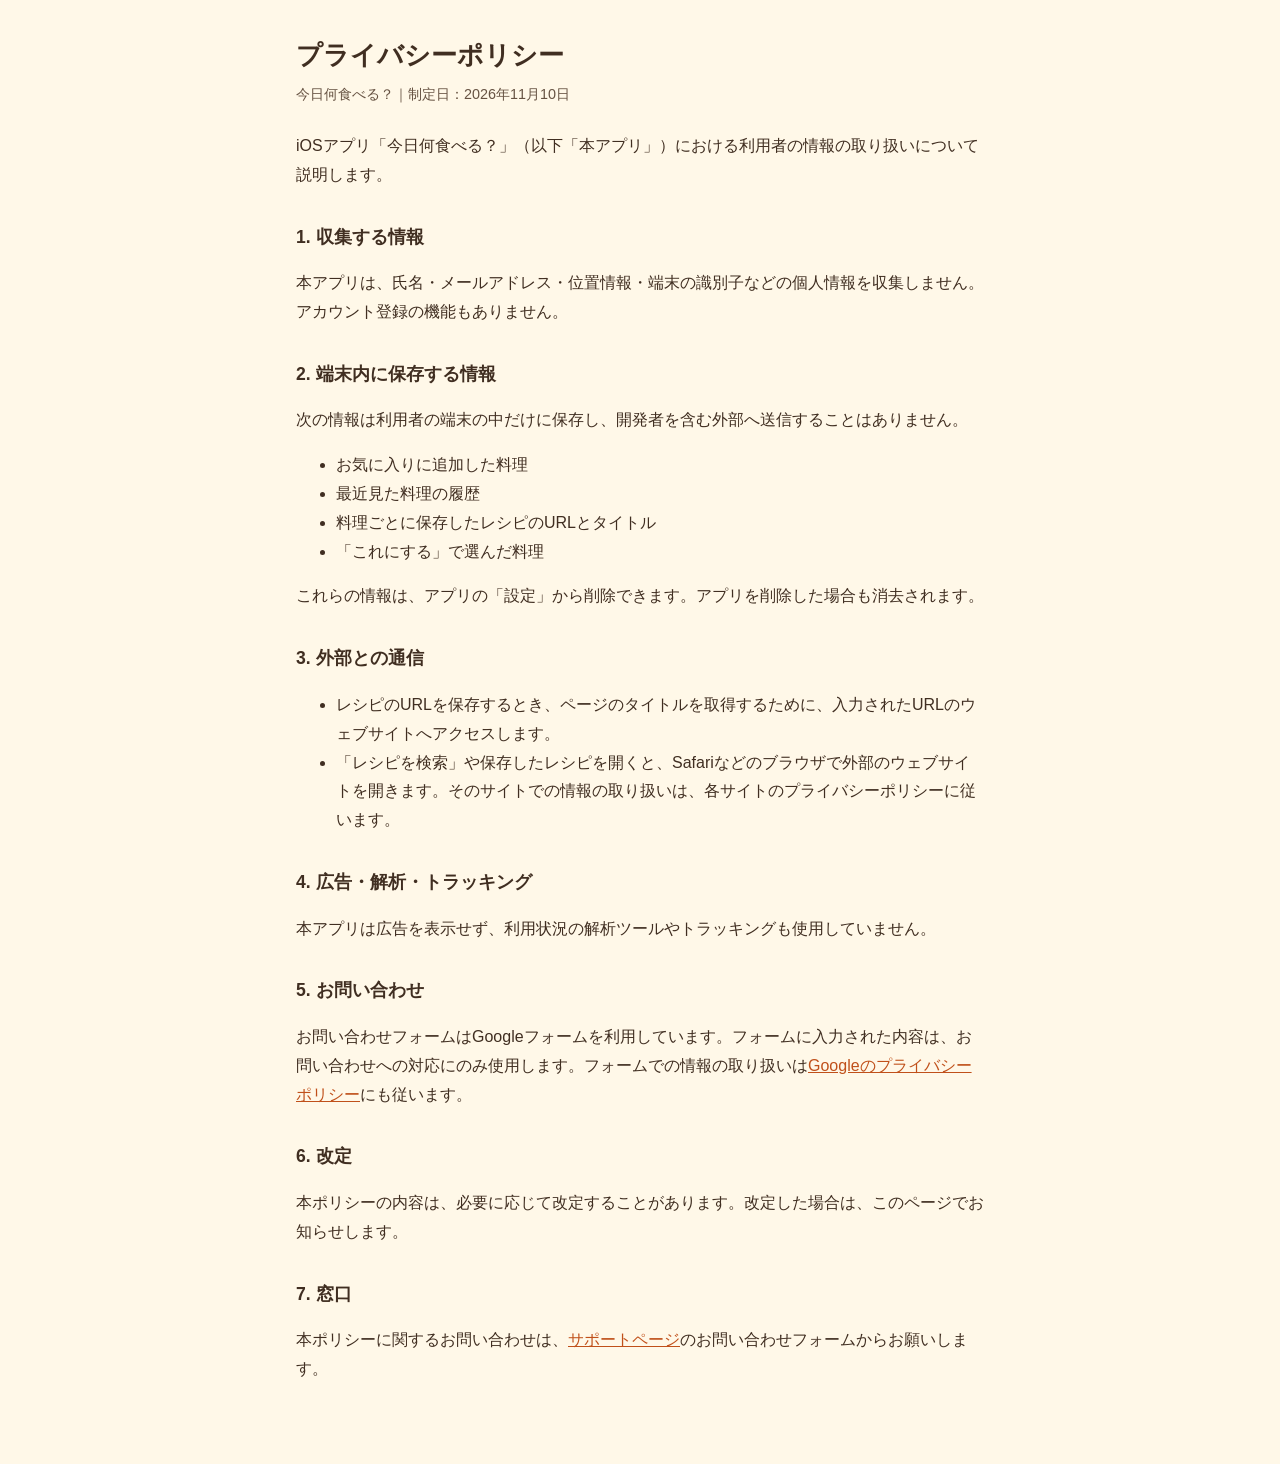
==== privacy.html @ cdf4eb4e "add files" ====
<!doctype html>
<html lang="ja">
<head>
<meta charset="utf-8">
<meta name="viewport" content="width=device-width, initial-scale=1">
<title>プライバシーポリシー | 今日何食べる？</title>
<link rel="stylesheet" href="style.css">
</head>
<body>
<main>
  <h1>プライバシーポリシー</h1>
  <p class="meta">今日何食べる？｜制定日：2026年11月10日</p>

  <p>iOSアプリ「今日何食べる？」（以下「本アプリ」）における利用者の情報の取り扱いについて説明します。</p>

  <h2>1. 収集する情報</h2>
  <p>本アプリは、氏名・メールアドレス・位置情報・端末の識別子などの個人情報を収集しません。アカウント登録の機能もありません。</p>

  <h2>2. 端末内に保存する情報</h2>
  <p>次の情報は利用者の端末の中だけに保存し、開発者を含む外部へ送信することはありません。</p>
  <ul>
    <li>お気に入りに追加した料理</li>
    <li>最近見た料理の履歴</li>
    <li>料理ごとに保存したレシピのURLとタイトル</li>
    <li>「これにする」で選んだ料理</li>
  </ul>
  <p>これらの情報は、アプリの「設定」から削除できます。アプリを削除した場合も消去されます。</p>

  <h2>3. 外部との通信</h2>
  <ul>
    <li>レシピのURLを保存するとき、ページのタイトルを取得するために、入力されたURLのウェブサイトへアクセスします。</li>
    <li>「レシピを検索」や保存したレシピを開くと、Safariなどのブラウザで外部のウェブサイトを開きます。そのサイトでの情報の取り扱いは、各サイトのプライバシーポリシーに従います。</li>
  </ul>

  <h2>4. 広告・解析・トラッキング</h2>
  <p>本アプリは広告を表示せず、利用状況の解析ツールやトラッキングも使用していません。</p>

  <h2>5. お問い合わせ</h2>
  <p>お問い合わせフォームはGoogleフォームを利用しています。フォームに入力された内容は、お問い合わせへの対応にのみ使用します。フォームでの情報の取り扱いは<a href="https://policies.google.com/privacy?hl=ja">Googleのプライバシーポリシー</a>にも従います。</p>

  <h2>6. 改定</h2>
  <p>本ポリシーの内容は、必要に応じて改定することがあります。改定した場合は、このページでお知らせします。</p>

  <h2>7. 窓口</h2>
  <p>本ポリシーに関するお問い合わせは、<a href="support.html">サポートページ</a>のお問い合わせフォームからお願いします。</p>
</main>
</body>
</html>
---- style.css ----
:root { --bg: #fff8e8; --card: #ffffff; --text: #402e21; --sub: #665242; --accent: #c0501a; }
@media (prefers-color-scheme: dark) {
  :root { --bg: #1f1a16; --card: #2a241f; --text: #f3ebe3; --sub: #c9b8a8; --accent: #f08a55; }
}
* { box-sizing: border-box; }
body { margin: 0; background: var(--bg); color: var(--text);
  font-family: -apple-system, BlinkMacSystemFont, "Hiragino Sans", "Noto Sans JP", sans-serif; line-height: 1.8; }
main { max-width: 720px; margin: 0 auto; padding: 32px 16px 64px; }
h1 { font-size: 1.6rem; margin: 0 0 4px; }
h2 { font-size: 1.1rem; margin: 32px 0 8px; }
p, li { color: var(--text); }
.meta { color: var(--sub); font-size: .9rem; margin: 0 0 24px; }
.card { background: var(--card); border-radius: 16px; padding: 20px; margin: 16px 0; }
a { color: var(--accent); }
.button { display: inline-block; background: var(--accent); color: #fff; text-decoration: none;
  font-weight: 700; padding: 12px 24px; border-radius: 999px; }
nav { margin-top: 40px; font-size: .9rem; color: var(--sub); }
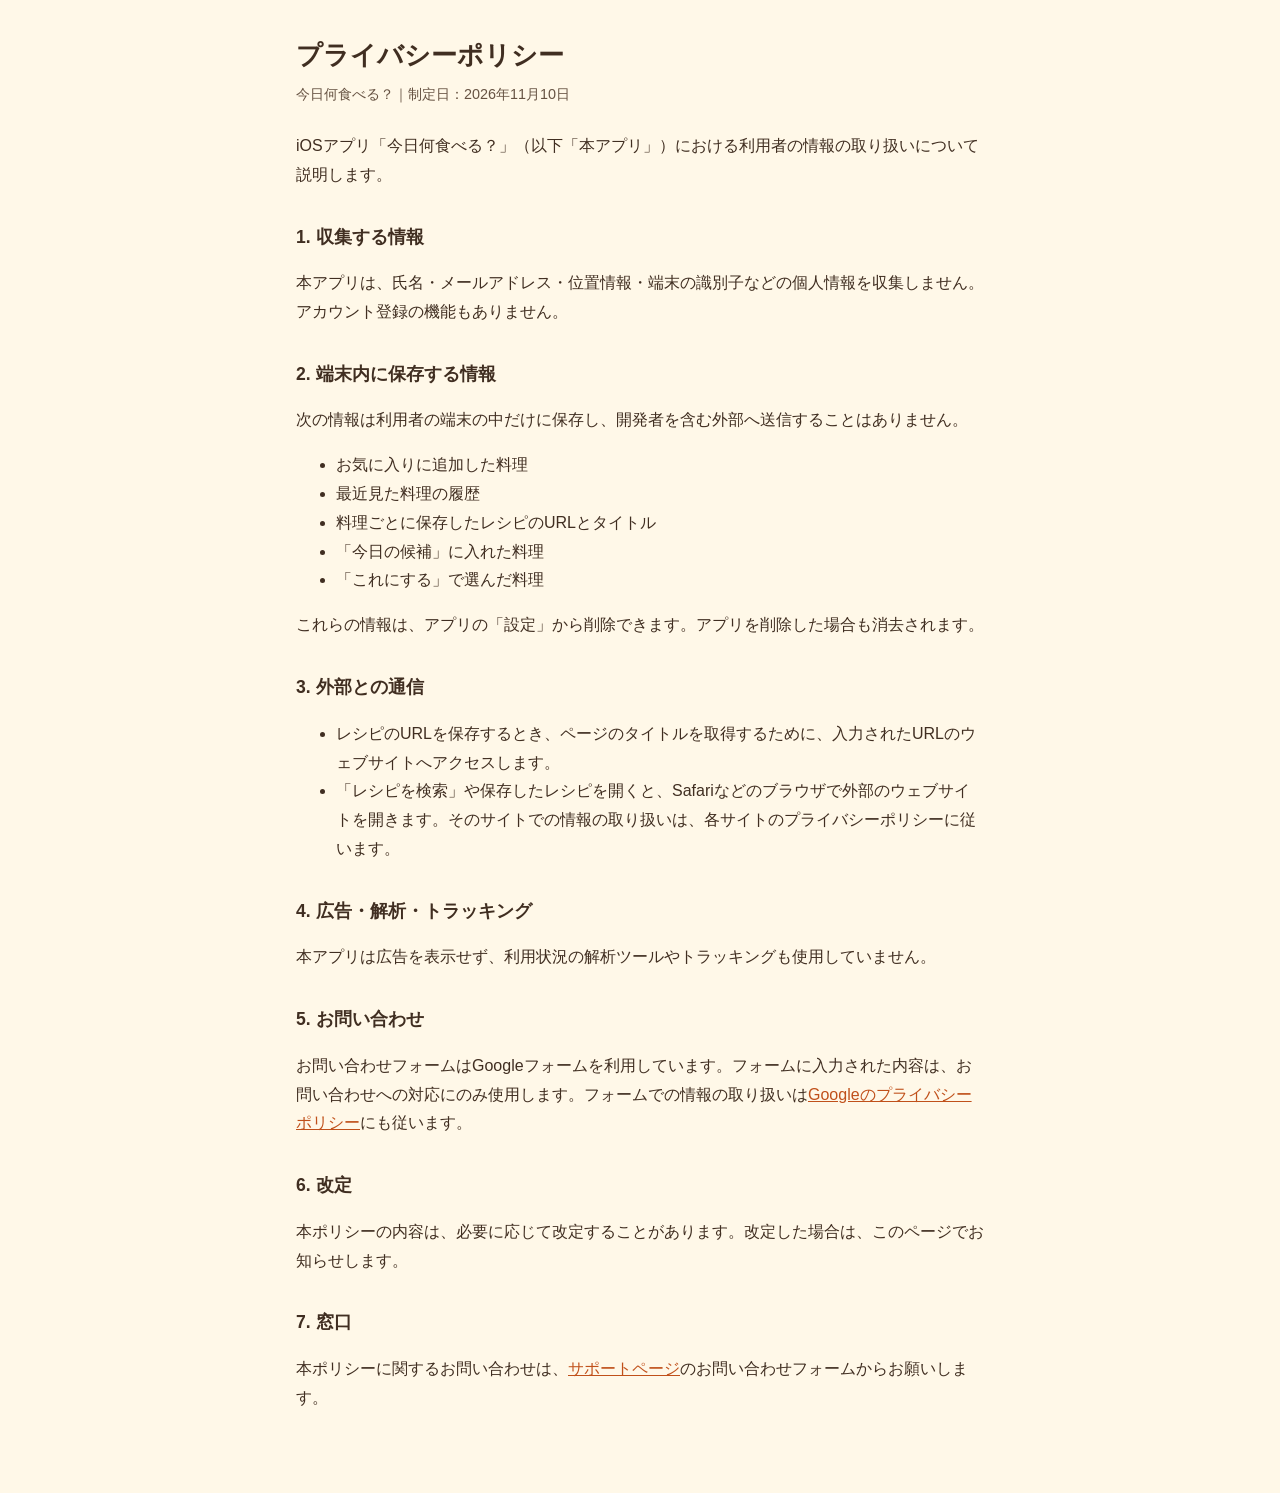
==== commit bb5298e9: "プライバシーポリシーの端末内に保存する情報に「今日の候補」を追加" ====
--- a/privacy.html
+++ b/privacy.html
@@ -22,6 +22,7 @@
     <li>お気に入りに追加した料理</li>
     <li>最近見た料理の履歴</li>
     <li>料理ごとに保存したレシピのURLとタイトル</li>
+    <li>「今日の候補」に入れた料理</li>
     <li>「これにする」で選んだ料理</li>
   </ul>
   <p>これらの情報は、アプリの「設定」から削除できます。アプリを削除した場合も消去されます。</p>
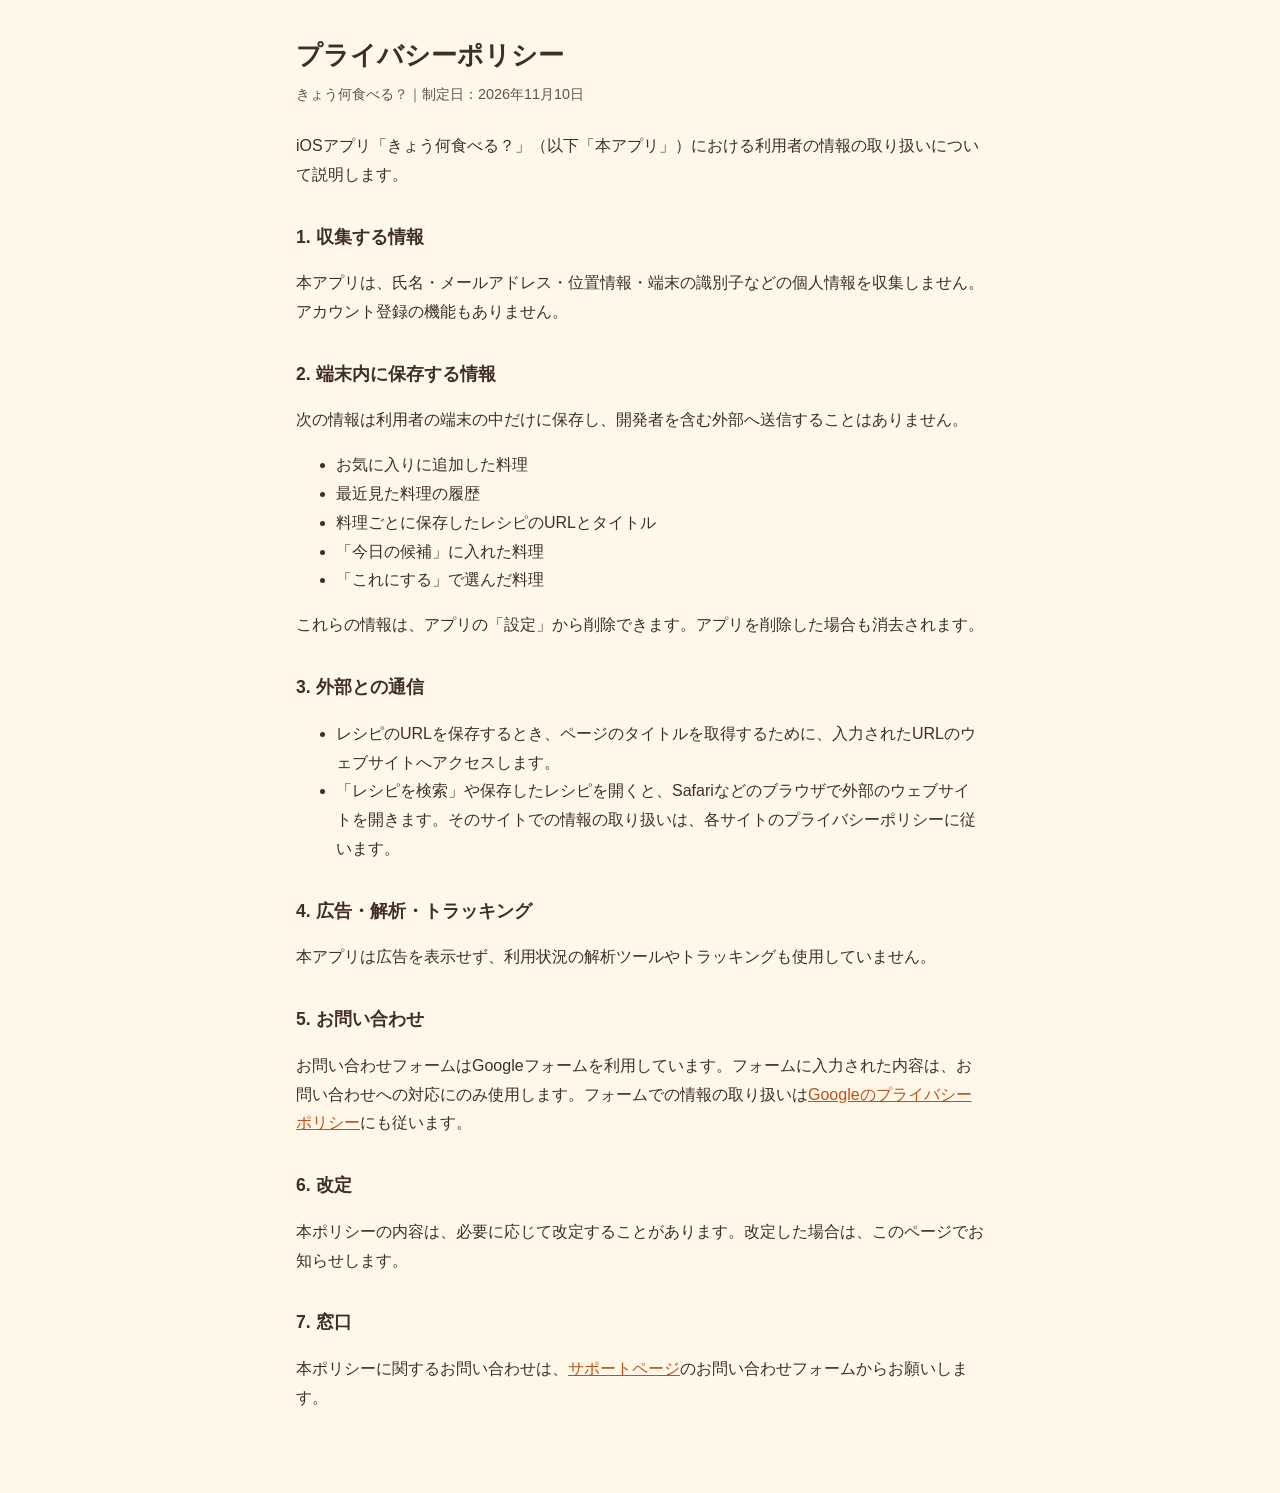
==== commit f7eaec12: "アプリ名を「きょう何食べる？」に揃え、よくある質問に「今日の候補」のリセットを追加" ====
--- a/privacy.html
+++ b/privacy.html
@@ -3,15 +3,15 @@
 <head>
 <meta charset="utf-8">
 <meta name="viewport" content="width=device-width, initial-scale=1">
-<title>プライバシーポリシー | 今日何食べる？</title>
+<title>プライバシーポリシー | きょう何食べる？</title>
 <link rel="stylesheet" href="style.css">
 </head>
 <body>
 <main>
   <h1>プライバシーポリシー</h1>
-  <p class="meta">今日何食べる？｜制定日：2026年11月10日</p>
+  <p class="meta">きょう何食べる？｜制定日：2026年11月10日</p>
 
-  <p>iOSアプリ「今日何食べる？」（以下「本アプリ」）における利用者の情報の取り扱いについて説明します。</p>
+  <p>iOSアプリ「きょう何食べる？」（以下「本アプリ」）における利用者の情報の取り扱いについて説明します。</p>
 
   <h2>1. 収集する情報</h2>
   <p>本アプリは、氏名・メールアドレス・位置情報・端末の識別子などの個人情報を収集しません。アカウント登録の機能もありません。</p>
